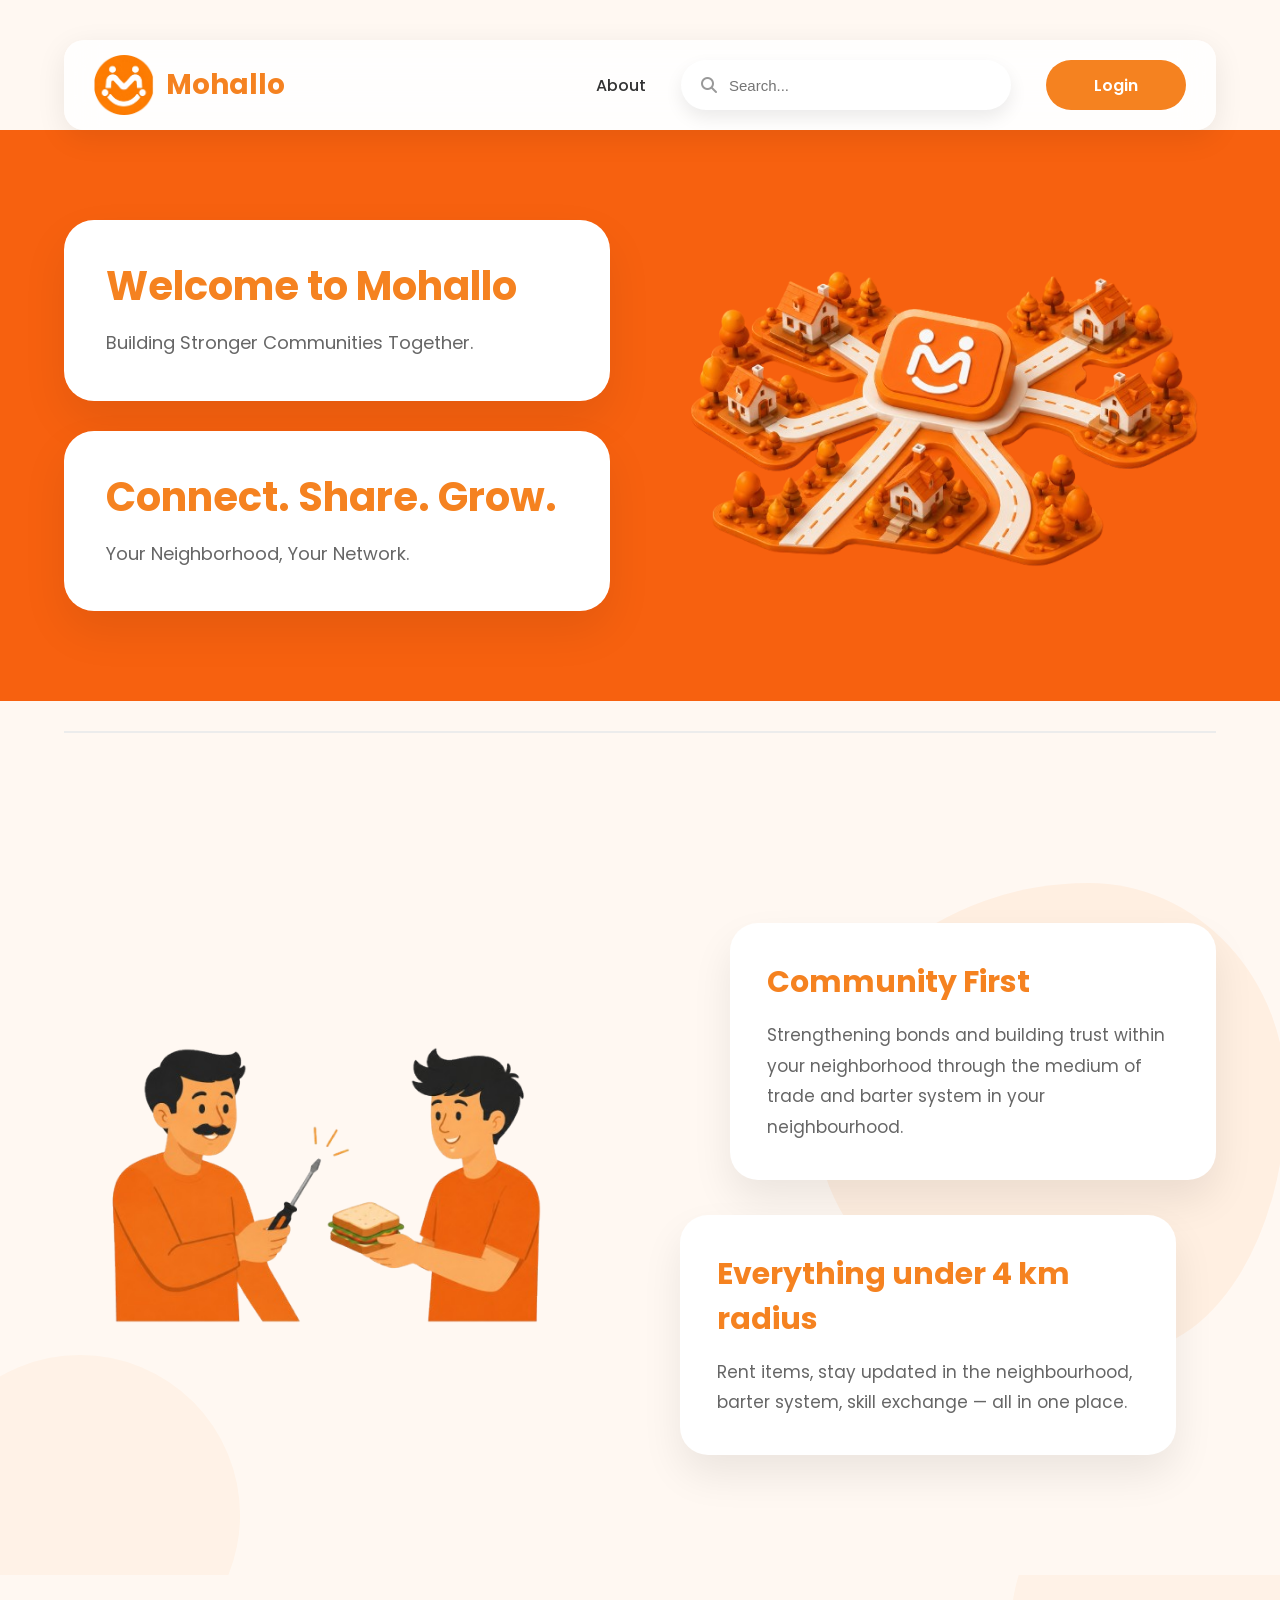
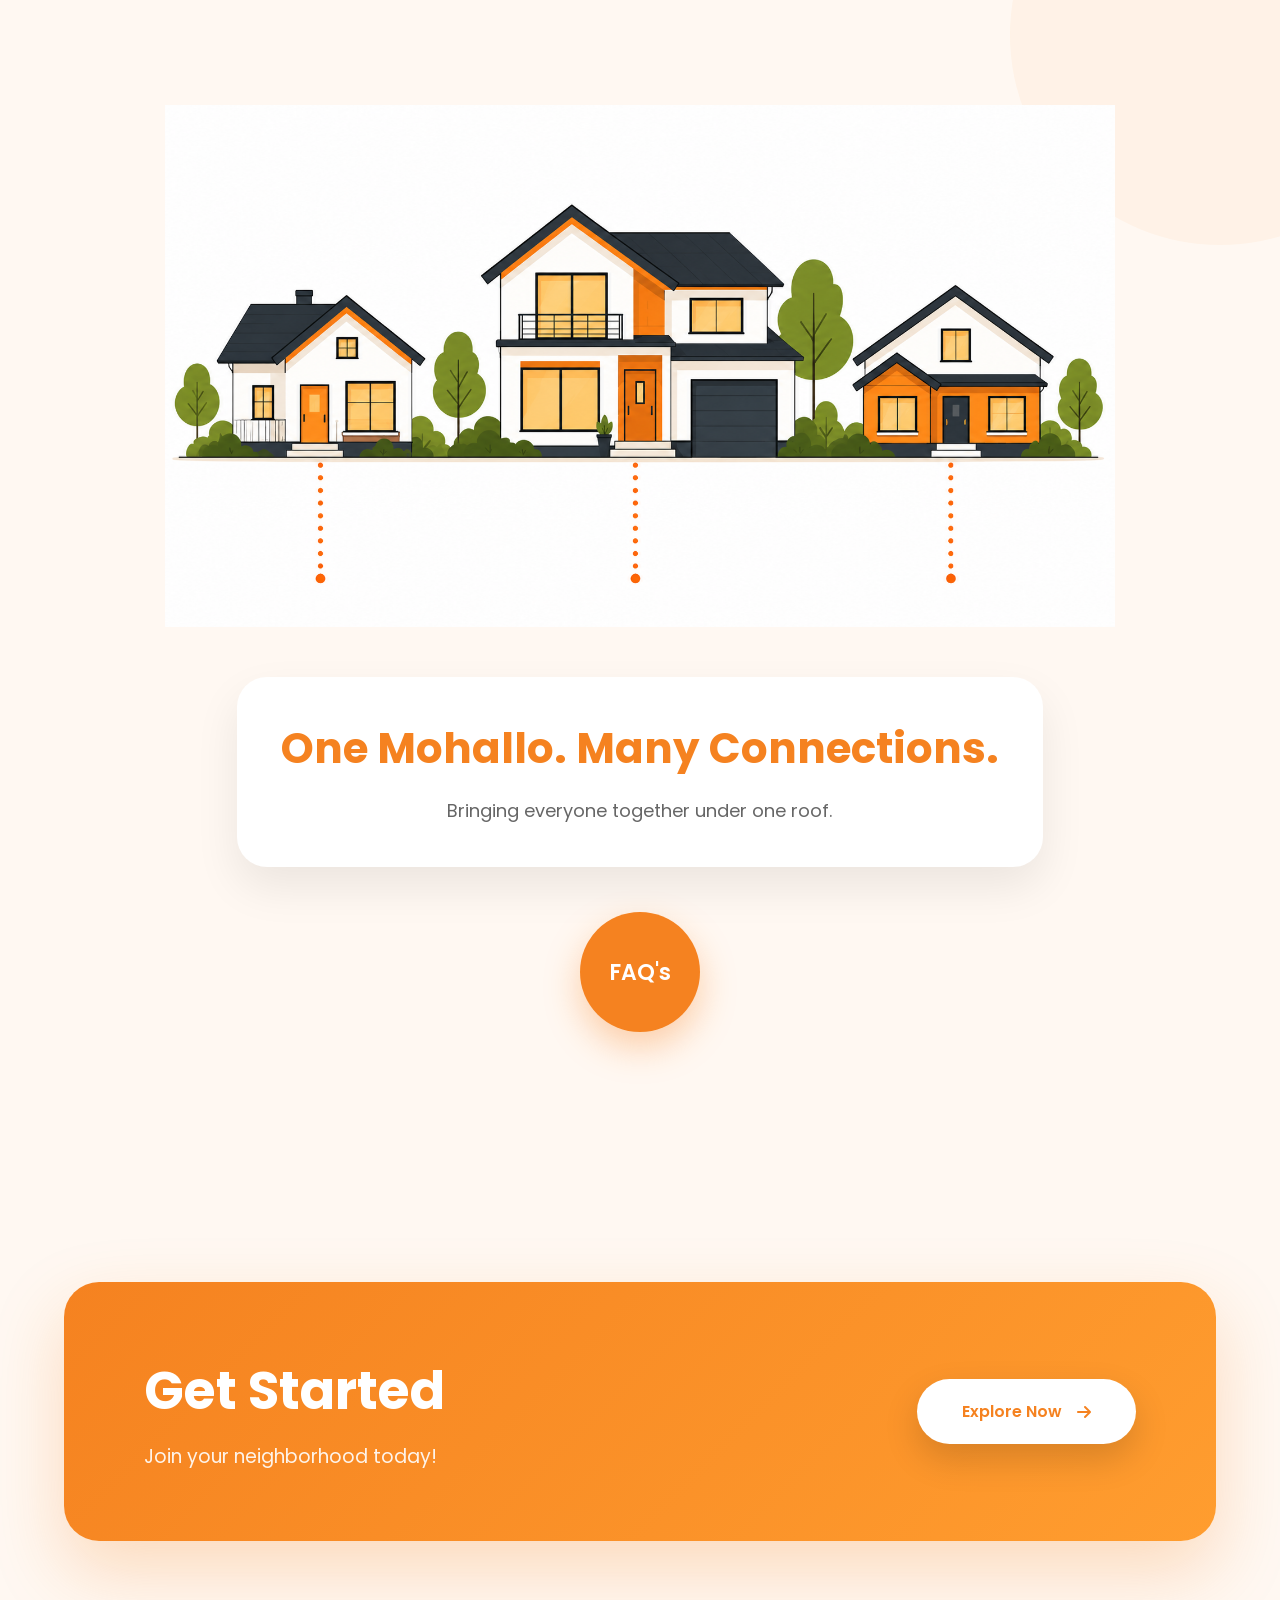
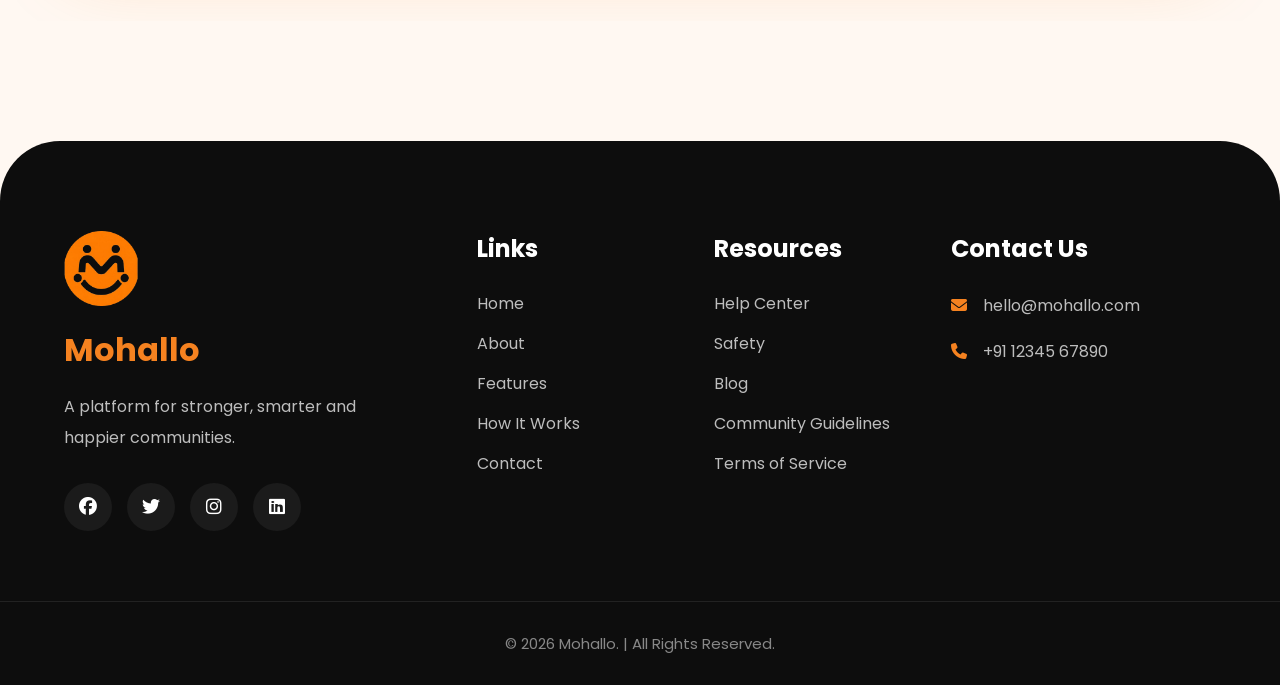
==== index.html @ fb282eef "Add files via upload" ====
<!DOCTYPE html>
<html lang="en">

<head>
  <meta charset="UTF-8">
  <meta name="viewport" content="width=device-width, initial-scale=1.0">
  <title>Mohallo | Building Stronger Communities</title>
  <!-- Google Font -->
  <link rel="preconnect" href="https://fonts.googleapis.com">
  <link rel="preconnect" href="https://fonts.gstatic.com" crossorigin>
  <link href="https://fonts.googleapis.com/css2?family=Poppins:wght@300;400;500;600;700;800&display=swap"
    rel="stylesheet">
  <!-- Font Awesome -->
  <link rel="stylesheet" href="https://cdnjs.cloudflare.com/ajax/libs/font-awesome/6.6.0/css/all.min.css" />
  <!-- CSS -->
  <link rel="stylesheet" href="css/style.css">
  <link rel="stylesheet" href="responsive.css">
</head>
<body>

  <!-- ========================= -->
  <!-- NAVBAR -->
  <!-- ========================= -->

  <header>
    <nav class="navbar">
      <div class="logo">
        <img src="images/Logo.png" alt="Mohallo Logo">
        <h2>Mohallo</h2>
      </div>
      <div class="navsec">
      <div class="nav-links">
        <a href="#">About</a>
      </div>
      <div class="search-box">
        <i class="fa-solid fa-magnifying-glass"></i>
        <input type="text" placeholder="Search...">
      </div>
      <button class="login-btn">
        Login
      </button>
      </div>
    </nav>
  </header>

  <!-- ========================= -->
  <!-- HERO SECTION -->
  <!-- ========================= -->

  <section class="hero">
    <div class="hero-container">
      <div class="hero-left">
        <div class="hero-card">
          <h1>
            Welcome to Mohallo
          </h1>
          <p>
            Building Stronger Communities Together.
          </p>
        </div>
        <div class="hero-card">
          <h1>
            Connect. Share. Grow.
          </h1>
          <p>
            Your Neighborhood,
            Your Network.
          </p>
        </div>
      </div>
      <div class="hero-right">
        <img src="images/hero-network.png" alt="Mohallo Community Network">
      </div>
    </div>
  </section>

  <!-- Divider -->

  <div class="section-divider"></div>

  <!-- ========================= -->
  <!-- COMMUNITY SECTION -->
  <!-- ========================= -->

  <section class="community">
    <div class="community-container">
      <div class="community-image">
        <img src="images/community-exchange.png" alt="Community Exchange">
      </div>
      <div class="community-content">
        <div class="info-card">
          <h2>
            Community First
          </h2>
          <p>
            Strengthening bonds and building trust within your neighborhood through the medium of trade and barter system in your neighbourhood.
          </p>
        </div>
        <div class="info-card">
          <h2>
            Everything under 4 km radius 
          </h2>
          <p>
            Rent items,
            stay updated in the neighbourhood,
            barter system,
            skill exchange —
            all in one place.
          </p>
        </div>
      </div>
    </div>
  </section>

  <!-- ========================= -->
  <!-- NETWORK SECTION -->
  <!-- ========================= -->

  <section class="network">
    <div class="network-container">
      <img src="images/network-houses.png" alt="Connected Houses">
      <div class="network-text">
        <h2>
          One Mohallo.
          Many Connections.
        </h2>
        <p>
          Bringing everyone together under one roof.
        </p>
      </div>
      <div class="faq-circle">
        FAQ's
      </div>
    </div>
  </section>

  <!-- ========================= -->
  <!-- CTA -->
  <!-- ========================= -->
  <section class="cta">
    <div class="cta-container">
      <div>
        <h1>
          Get Started
        </h1>
        <p>
          Join your neighborhood today!
        </p>
      </div>
      <a href="#" class="cta-btn">
        Explore Now
        <i class="fa-solid fa-arrow-right"></i>
      </a>
    </div>
  </section>

  <!-- ========================= -->
  <!-- FOOTER -->
  <!-- ========================= -->
  <footer>
    <div class="footer-container">
      <div class="footer-column">
        <img src="images/Logo.png" alt="Logo">
        <h2>
          Mohallo
        </h2>
        <p>
          A platform for stronger,
          smarter and happier
          communities.
        </p>
        <div class="socials">
          <i class="fab fa-facebook"></i>
          <i class="fab fa-twitter"></i>
          <i class="fab fa-instagram"></i>
          <i class="fab fa-linkedin"></i>
        </div>
      </div>

      <div class="footer-column">
        <h3>
          Links
        </h3>
        <a href="#">Home</a>
        <a href="#">About</a>
        <a href="#">Features</a>
        <a href="#">How It Works</a>
        <a href="#">Contact</a>
      </div>

      <div class="footer-column">
        <h3>
          Resources</h3>
        <a href="#">Help Center</a>
        <a href="#">Safety</a>
        <a href="#">Blog</a>
        <a href="#">Community Guidelines</a>
        <a href="#">Terms of Service</a>
      </div>
      <div class="footer-column">
        <h3>
          Contact Us
        </h3>
        <p>
          <i class="fa-solid fa-envelope"></i>
          hello@mohallo.com
        </p>
        <p>
          <i class="fa-solid fa-phone"></i>
          +91 12345 67890
        </p>
      </div>
    </div>
    <div class="copyright">
      © 2026 Mohallo.  | All Rights Reserved.
    </div>
  </footer>
  <script src="js/script.js"></script>
</body>
</html>
---- css/style.css ----
/* =========================================
   GOOGLE FONT
========================================= */

*{
    margin:0;
    padding:0;
    box-sizing:border-box;
}

html{
    scroll-behavior:smooth;
}

body{

    font-family:'Poppins',sans-serif;
    background:#FFF8F2;
    color:#222;
    overflow-x:hidden;

}

/* =========================================
      COLORS
========================================= */

:root{

    --primary:#F58220;
    --secondary:#ff9d2f;
    --light:#fff;
    --dark:#111;
    --gray:#666;
    --background:#FFF8F2;

}

/* =========================================
      CONTAINER
========================================= */

.hero-container,
.community-container,
.network-container,
.cta-container,
.footer-container,
.navbar{

    width:90%;
    max-width:1400px;
    margin:auto;

}

/* =========================================
      NAVBAR
========================================= */

header{

    position:sticky;
    top:0;
    z-index:999;

}

.navbar{
    height:90px;
    display:flex;
    align-items:center;
    justify-content:space-between;
    background:rgba(255,255,255,.85);
    backdrop-filter:blur(16px);
    border-radius:20px;
    margin-top:20px;
    padding:0 30px;
    box-shadow:
    0 8px 30px rgba(0,0,0,.08);
}

/* Logo */

.logo{
    display:flex;
    align-items:center;
    gap:12px;
}

.logo img{
    width:60px;
}

.logo h2{
    font-size:28px;
    color:var(--primary);
    font-weight:700;
}

/* Navigation */

.navsec{
    display:flex;
    align-items: center;
    gap:35px;
}

.nav-links{
    display:flex;
    gap:35px;
}

.nav-links a{
    text-decoration:none;
    color:#333;
    font-weight:500;
    transition:.3s;
}

.nav-links a:hover{
    color:var(--primary);
}

/* Search */

.search-box{
    width:330px;
    height:50px;
    background:white;
    border-radius:50px;
    display:flex;
    align-items:center;
    padding:0 20px;
    box-shadow:0 8px 18px rgba(0,0,0,.08);
}

.search-box i{
    color:#999;
}

.search-box input{
    width:100%;
    border:none;
    outline:none;
    background:none;
    margin-left:12px;
    font-size:15px;
}

/* Login */

.login-btn{
    width:140px;
    height:50px;
    border:none;
    border-radius:50px;
    background:var(--primary);
    color:white;
    cursor:pointer;
    font-size:16px;
    font-weight:600;
    transition:.35s;
}

.login-btn:hover{
    transform:translateY(-4px);
    background:#e96d00;
    box-shadow:
    0 15px 30px rgba(245,130,32,.35);
}

/* =========================================
         HERO
========================================= */

.hero{
    padding:90px 0;
    background-color: rgba(247, 97, 15);
}

.hero-container{
    display:flex;
    justify-content:space-between;
    align-items:center;
    gap:60px;
}

/* LEFT */

.hero-left{
    flex:1;
    display:flex;
    flex-direction:column;
    gap:30px;
}

/* Hero Cards */

.hero-card{
    background:white;
    padding:40px;
    border-radius:30px;
    box-shadow:
    0 20px 45px rgba(0,0,0,.08);
    transition:.4s;
    border:2px solid transparent;
}

.hero-card:hover{
    transform:translateY(-10px);
    border-color:var(--primary);
}

.hero-card h1{
    font-size:40px;
    color:var(--primary);
    margin-bottom:18px;
    line-height:1.2;
}

.hero-card p{
    color:#666;
    font-size:18px;
    line-height:1.7;
}

/* RIGHT */

.hero-right{
    flex:1;
    display:flex;
    justify-content:center;
    align-items:center;
}

.hero-right img{
    width:100%;
    max-width:700px;
    animation:float 5s ease-in-out infinite;
}

/* =========================================
      DIVIDER
========================================= */

.section-divider{
    width:90%;
    max-width:1400px;
    height:2px;
    background:#ececec;
    margin:30px auto 70px;
}

/* =========================================
      BUTTONS
========================================= */

button{
    font-family:'Poppins',sans-serif;
}

/* =========================================
      LINKS
========================================= */

a{
    text-decoration:none;
}

/* =========================================
      IMAGES
========================================= */

img{
    max-width:100%;
    display:block;
}

/* =========================================
      FLOAT ANIMATION
========================================= */

@keyframes float{

    0%{

        transform:translateY(0px);

    }

    50%{

        transform:translateY(-15px);

    }

    100%{

        transform:translateY(0px);

    }

}

/*=========================================
        COMMUNITY SECTION
=========================================*/

.community{
    padding:120px 0;
    position:relative;
}

.community-container{
    display:flex;
    align-items:center;
    justify-content:space-between;
    gap:80px;
}

/* Left Image */

.community-image{
    flex:1;
    display:flex;
    justify-content:center;
    align-items:center;
}

.community-image img{
    width:100%;
    max-width:550px;
    animation:float 6s ease-in-out infinite;
}

/* Right Side */

.community-content{
    flex:1;
    position:relative;
    display:flex;
    flex-direction:column;
    gap:35px;
    z-index:2;
}

/* Orange Blob */

.community-content::before{
    content:"";
    position:absolute;
    width:470px;
    height:470px;
    right:-70px;
    top:-40px;
    background:#F58220;
    border-radius:58% 42% 35% 65% /
                  50% 45% 55% 50%;
    opacity:.08;
    z-index:-1;
    animation:blob 10s ease-in-out infinite;
}

/* Information Cards */

.info-card{
    background:#fff;
    padding:35px;
    border-radius:28px;
    box-shadow:
    0 20px 40px rgba(0,0,0,.08);
    transition:.35s;
    border:2px solid transparent;
}

.info-card:hover{
    transform:translateY(-10px);
    border-color:#F58220;
    box-shadow:
    0 30px 60px rgba(245,130,32,.18);
}

.info-card h2{
    color:#F58220;
    font-size:30px;
    margin-bottom:15px;
}

.info-card p{
    color:#666;
    line-height:1.8;
    font-size:17px;
}

/* Floating */

.info-card:nth-child(1){
    margin-left:50px;
}

.info-card:nth-child(2){
    margin-right:40px;
}

/*=========================================
      NETWORK SECTION
=========================================*/

.network{
    padding:130px 0;
    position:relative;
}

.network-container{
    display:flex;
    flex-direction:column;
    align-items:center;
    justify-content:center;
    text-align:center;
}

.network-container img{
    width:100%;
    max-width:950px;
    margin-bottom:50px;
    animation:float 7s ease-in-out infinite;
}

.network-text{
    width:70%;
    background:#fff;
    padding:40px;
    border-radius:30px;
    box-shadow:
    0 20px 45px rgba(0,0,0,.08);
}

.network-text h2{
    font-size:42px;
    color:#F58220;
    margin-bottom:15px;
}

.network-text p{
    font-size:18px;
    color:#666;
    line-height:1.8;
}

/* FAQ Circle */

.faq-circle{
    width:120px;
    height:120px;
    border-radius:50%;
    background:#F58220;
    color:#fff;
    display:flex;
    align-items:center;
    justify-content:center;
    font-size:22px;
    font-weight:600;
    margin-top:45px;
    cursor:pointer;
    transition:.35s;
    box-shadow:
    0 15px 35px rgba(245,130,32,.35);
}

.faq-circle:hover{
    transform:scale(1.08);
}

/*=========================================
          BLOB ANIMATION
=========================================*/

@keyframes blob{

    0%{

        border-radius:58% 42% 35% 65% /
                      50% 45% 55% 50%;

    }

    33%{

        border-radius:40% 60% 55% 45% /
                      45% 60% 40% 55%;

    }

    66%{

        border-radius:60% 40% 45% 55% /
                      60% 40% 60% 40%;

    }

    100%{

        border-radius:58% 42% 35% 65% /
                      50% 45% 55% 50%;

    }

}

/*=========================================
            CTA SECTION
=========================================*/

.cta{
    padding:120px 0 80px;
}

.cta-container{
    background:linear-gradient(135deg,#F58220,#ff9d2f);
    border-radius:35px;
    padding:70px 80px;
    display:flex;
    justify-content:space-between;
    align-items:center;
    box-shadow:0 30px 70px rgba(245,130,32,.25);
}

.cta-container h1{
    color:#fff;
    font-size:52px;
    margin-bottom:12px;
}

.cta-container p{
    color:#fff;
    font-size:19px;
    opacity:.9;
}

.cta-btn{
    display:flex;
    align-items:center;
    gap:15px;
    background:#fff;
    color:#F58220;
    padding:20px 45px;
    border-radius:60px;
    font-weight:600;
    transition:.35s;
    box-shadow:0 15px 35px rgba(0,0,0,.15);
}

.cta-btn:hover{
    transform:translateY(-8px);
    box-shadow:0 25px 45px rgba(0,0,0,.18);
}

.cta-btn i{
    transition:.35s;
}

.cta-btn:hover i{
    transform:translateX(6px);
}

/*=========================================
              FOOTER
=========================================*/

footer{
    margin-top:120px;
    background:#0d0d0d;
    color:#fff;
    border-radius:60px 60px 0 0;
    padding-top:90px;
    margin-bottom: 0;
}

.footer-container{
    display:grid;
    grid-template-columns:
    2fr
    1fr
    1fr
    1.5fr;
    gap:60px;
    padding-bottom:70px;

}

.footer-column img{
    width:75px;
    margin-bottom:20px;
}

.footer-column h2{
    color:#F58220;
    margin-bottom:18px;
    font-size:32px;
}

.footer-column h3{
    margin-bottom:25px;
    font-size:24px;
}

.footer-column p{
    color:#bdbdbd;
    line-height:1.9;
    margin-bottom:15px;
}

.footer-column a{
    display:block;
    color:#bdbdbd;
    margin-bottom:15px;
    transition:.3s;
}

.footer-column a:hover{
    color:#F58220;
    padding-left:8px;
}

/*=========================================
        SOCIAL ICONS
=========================================*/

.socials{
    display:flex;
    gap:15px;
    margin-top:30px;
}

.socials i{
    width:48px;
    height:48px;
    border-radius:50%;
    background:#1b1b1b;
    display:flex;
    justify-content:center;
    align-items:center;
    cursor:pointer;
    transition:.35s;
    font-size:18px;
}

.socials i:hover{
    background:#F58220;
    transform:translateY(-6px);
}

/*=========================================
      CONTACT ICONS
=========================================*/

.footer-column p i{
    color:#F58220;
    margin-right:12px;
}

/*=========================================
         COPYRIGHT
=========================================*/

.copyright{
    border-top:1px solid #222;
    padding:30px;
    text-align:center;
    color:#888;
    font-size:15px;
}

/*=========================================
        SECTION SPACING
=========================================*/

section{
    position:relative;
}

.hero,
.community,
.network,
.cta{
    overflow:hidden;
}

/*=========================================
        DECORATIVE CIRCLES
=========================================*/

.hero::before{
    content:"";
    position:absolute;
    width:550px;
    height:550px;
    background:rgba(245,130,32,.06);
    border-radius:50%;
    top:-220px;
    right:-180px;
    z-index:-1;
}

.community::after{
    content:"";
    position:absolute;
    width:320px;
    height:320px;
    background:rgba(245,130,32,.05);
    border-radius:50%;
    bottom:-100px;
    left:-80px;
    z-index:-1;
}

.network::before{
    content:"";
    position:absolute;
    width:420px;
    height:420px;
    background:rgba(245,130,32,.05);
    border-radius:50%;
    top:-150px;
    right:-150px;
    z-index:-1;
}

/* back to top  */

/* Back To Top */

.top-button{
    position:fixed;
    right:30px;
    bottom:30px;
    width:55px;
    height:55px;
    border-radius:50%;
    background:#F58220;
    color:#fff;
    display:flex;
    align-items:center;
    justify-content:center;
    cursor:pointer;
    font-size:24px;
    box-shadow:0 12px 30px rgba(0,0,0,.25);
    opacity:0;
    pointer-events:none;
    transition:.3s;
    z-index:9999;
}

.top-button.visible{
    opacity:1;
    pointer-events:auto;
}
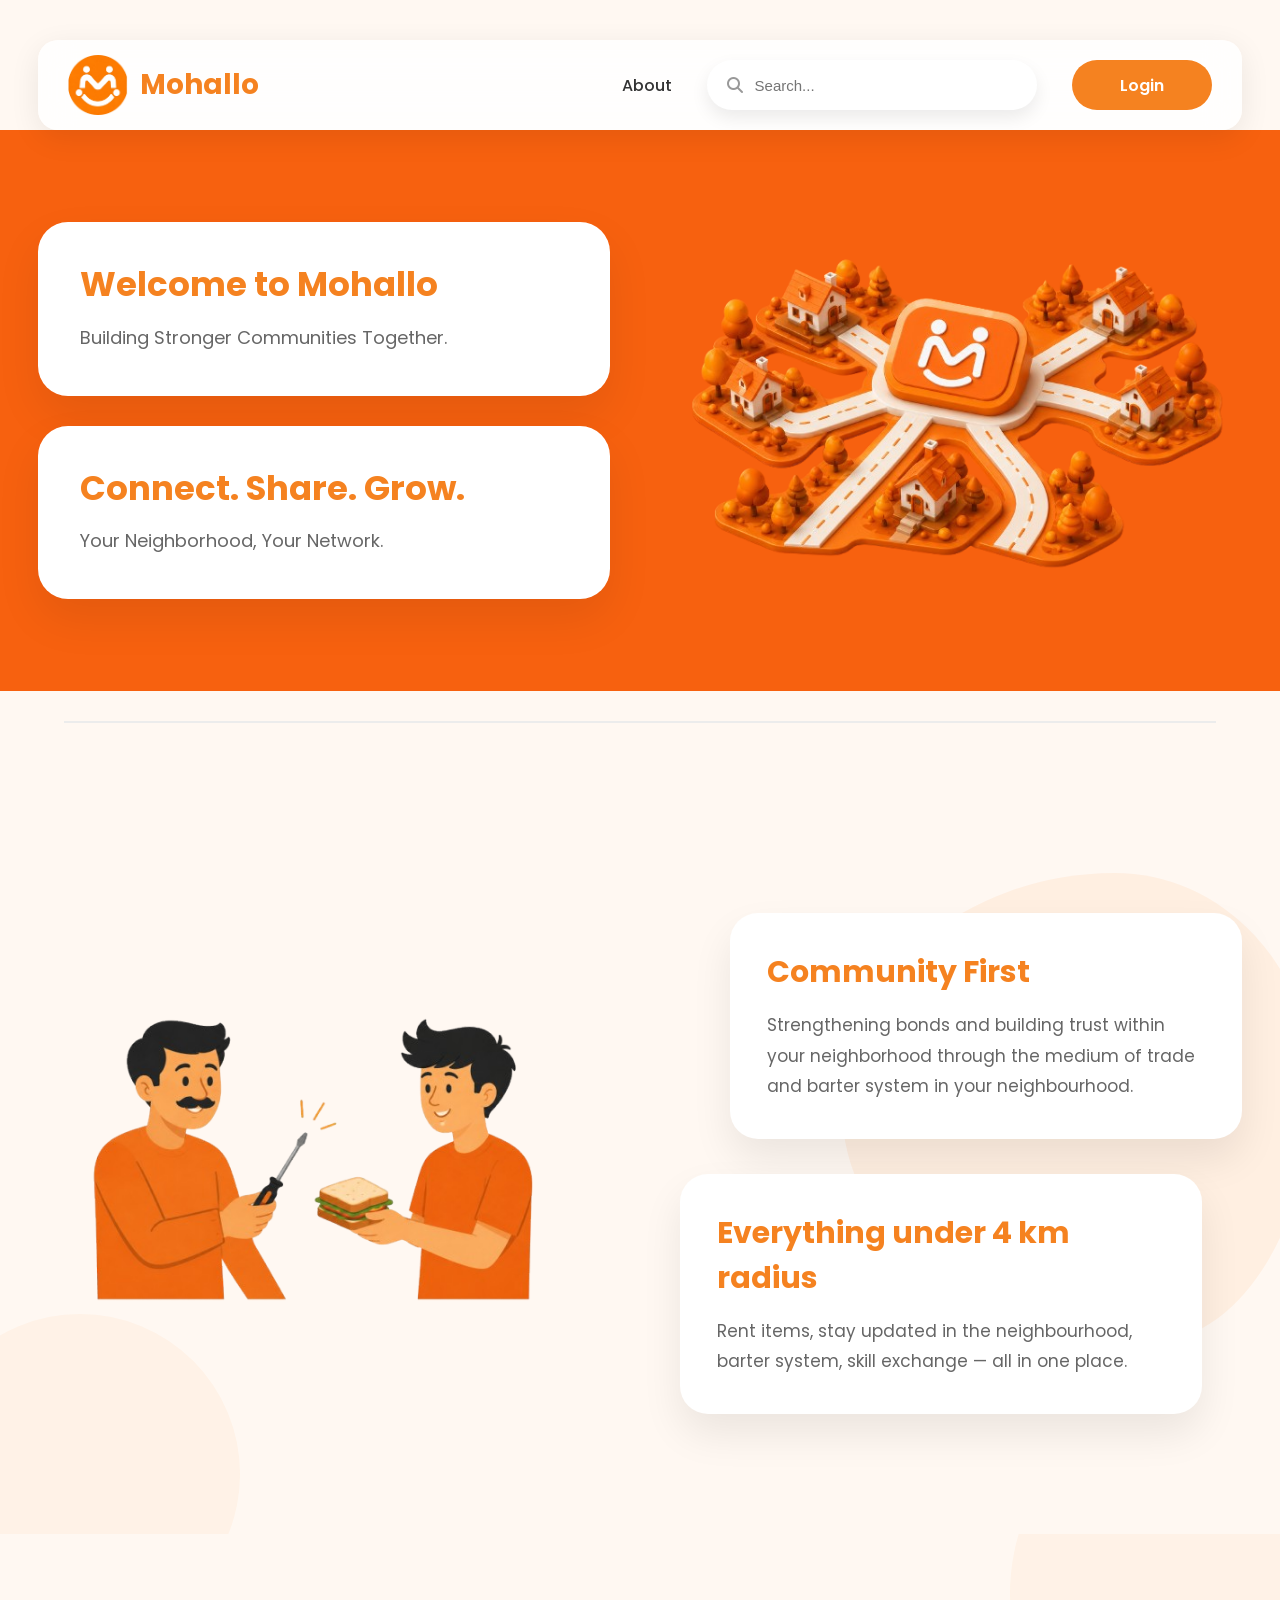
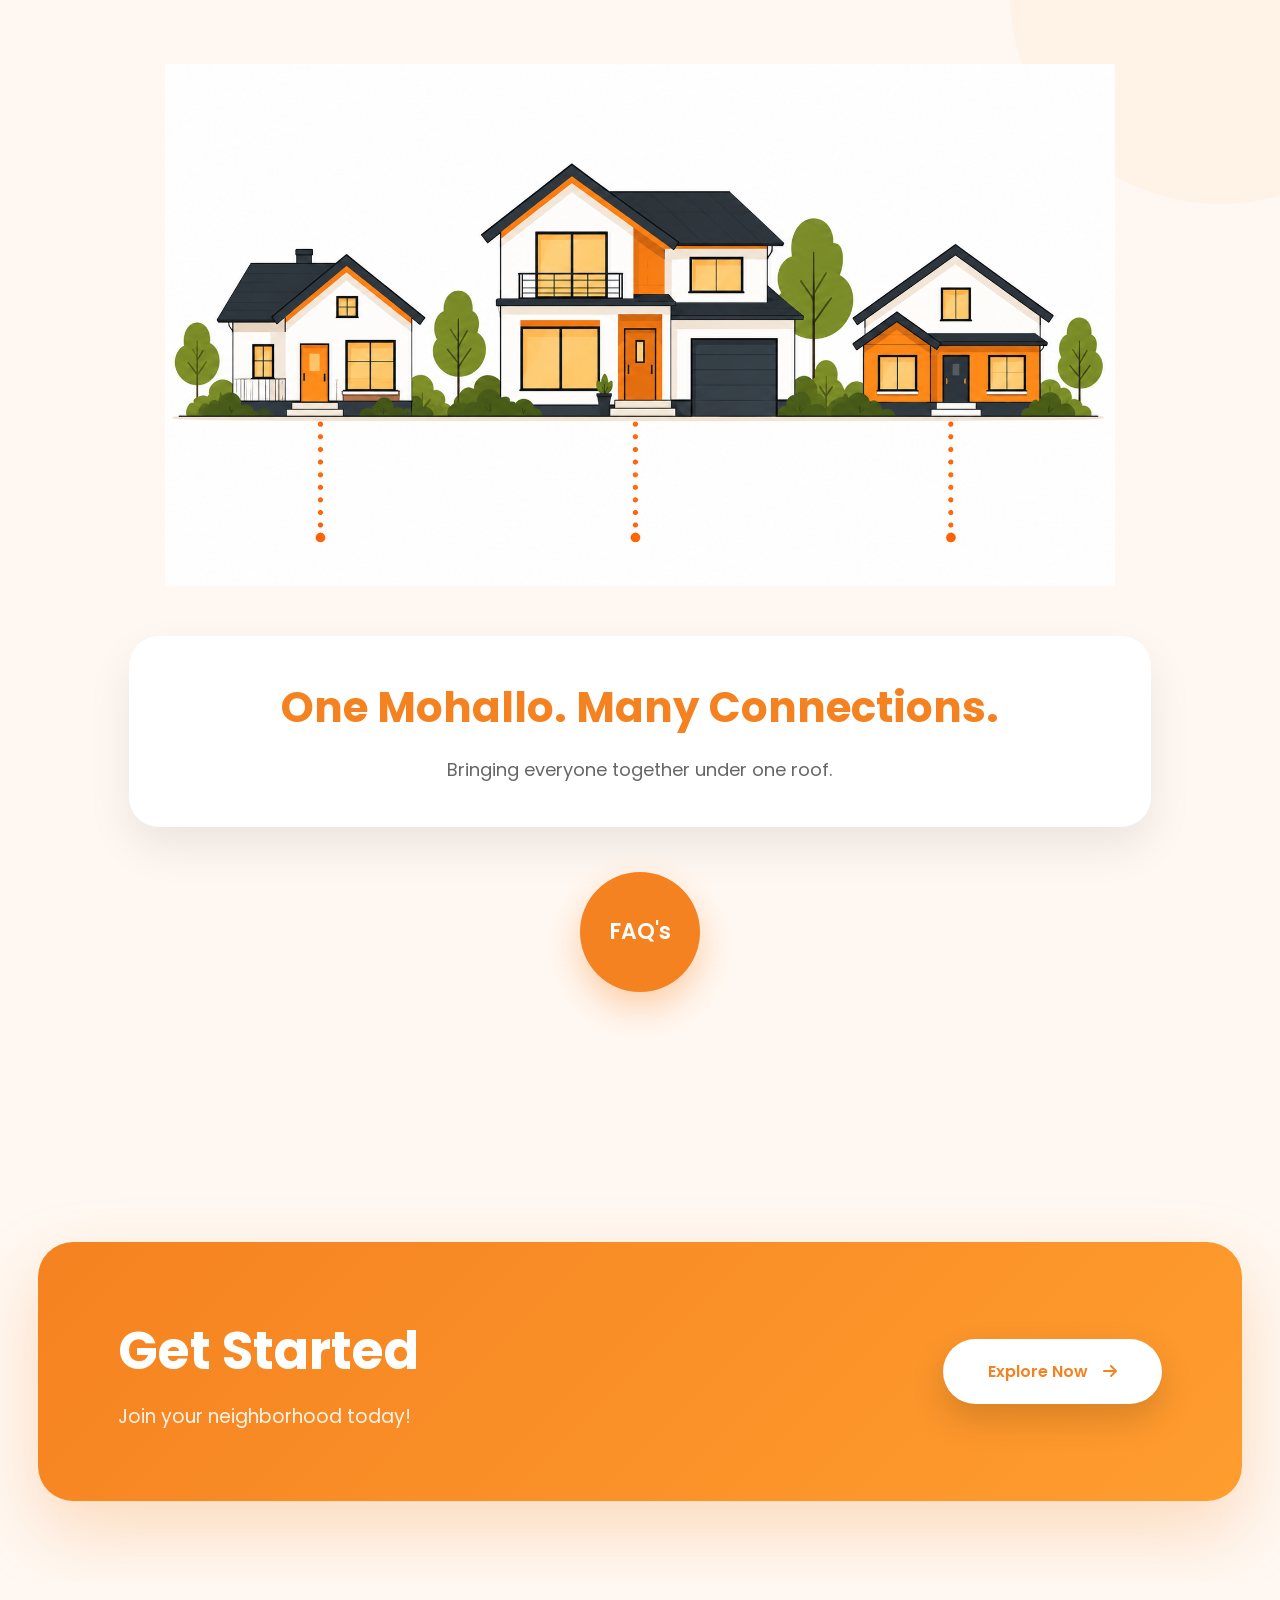
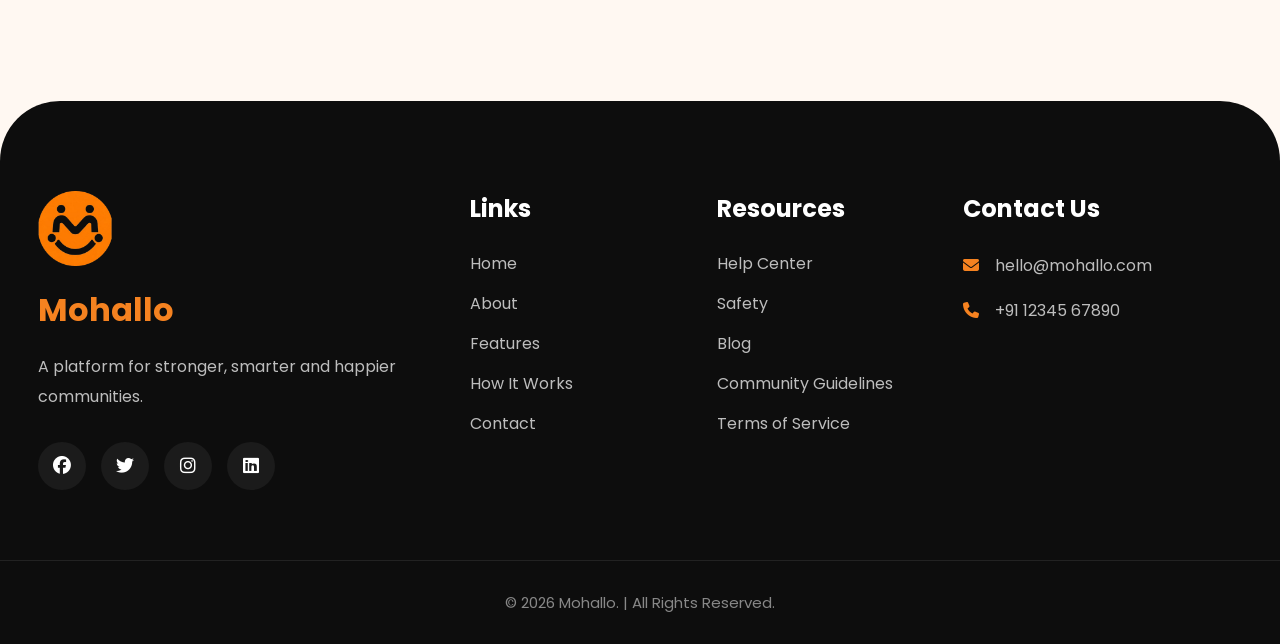
==== commit a2d8c1fd: "Update index.html" ====
--- a/index.html
+++ b/index.html
@@ -14,7 +14,7 @@
   <link rel="stylesheet" href="https://cdnjs.cloudflare.com/ajax/libs/font-awesome/6.6.0/css/all.min.css" />
   <!-- CSS -->
   <link rel="stylesheet" href="css/style.css">
-  <link rel="stylesheet" href="responsive.css">
+  <link rel="stylesheet" href="css/responsive.css">
 </head>
 <body>
 
@@ -217,4 +217,4 @@
   </footer>
   <script src="js/script.js"></script>
 </body>
-</html>+</html>
--- a/css/responsive.css
+++ b/css/responsive.css
@@ -0,0 +1,411 @@
+/*=========================================
+      LARGE LAPTOPS (1400px)
+=========================================*/
+
+@media (max-width:1400px){
+
+.hero-container,
+.community-container,
+.network-container,
+.cta-container,
+.footer-container,
+.navbar{
+
+    width:94%;
+
+}
+
+.hero-card h1{
+
+    font-size:34px;
+
+}
+
+.network-text{
+
+    width:85%;
+
+}
+
+}
+
+
+/*=========================================
+      LAPTOPS (1200px)
+=========================================*/
+
+@media (max-width:1200px){
+
+.search-box{
+
+    width:250px;
+
+}
+
+.hero-container,
+.community-container{
+
+    gap:40px;
+
+}
+
+.hero-card{
+
+    padding:30px;
+
+}
+
+.cta-container{
+
+    padding:60px;
+
+}
+
+.footer-container{
+
+    grid-template-columns:repeat(2,1fr);
+
+}
+
+}
+
+
+/*=========================================
+      TABLETS (992px)
+=========================================*/
+
+@media (max-width:992px){
+
+.navbar{
+
+    flex-wrap:wrap;
+    height:auto;
+    padding:20px;
+    gap:20px;
+
+}
+
+.search-box{
+
+    width:100%;
+
+}
+
+.hero-container{
+
+    flex-direction:column-reverse;
+    text-align:center;
+
+}
+
+.community-container{
+
+    flex-direction:column;
+
+}
+
+.hero-left,
+.community-content{
+
+    width:100%;
+
+}
+
+.hero-right img{
+
+    max-width:550px;
+
+}
+
+.community-image img{
+
+    max-width:450px;
+
+}
+
+.info-card:nth-child(1),
+.info-card:nth-child(2){
+
+    margin:0;
+
+}
+
+.network-text{
+
+    width:95%;
+
+}
+
+.cta-container{
+
+    flex-direction:column;
+    text-align:center;
+    gap:35px;
+
+}
+
+.footer-container{
+
+    grid-template-columns:1fr 1fr;
+
+}
+
+}
+
+
+/*=========================================
+      MOBILE (768px)
+=========================================*/
+
+@media (max-width:768px){
+
+.logo h2{
+
+    font-size:22px;
+
+}
+
+.logo img{
+
+    width:50px;
+
+}
+
+.nav-links{
+
+    display:none;
+
+}
+
+.login-btn{
+
+    width:120px;
+    height:45px;
+
+}
+
+.hero{
+
+    padding:60px 0;
+
+}
+
+.hero-card{
+
+    padding:25px;
+
+}
+
+.hero-card h1{
+
+    font-size:30px;
+
+}
+
+.hero-card p{
+
+    font-size:16px;
+
+}
+
+.community{
+
+    padding:80px 0;
+
+}
+
+.info-card{
+
+    padding:28px;
+
+}
+
+.info-card h2{
+
+    font-size:24px;
+
+}
+
+.network{
+
+    padding:80px 0;
+
+}
+
+.network-text{
+
+    padding:30px;
+
+}
+
+.network-text h2{
+
+    font-size:32px;
+
+}
+
+.network-text p{
+
+    font-size:16px;
+
+}
+
+.faq-circle{
+
+    width:90px;
+    height:90px;
+    font-size:18px;
+
+}
+
+.cta{
+
+    padding:80px 0;
+
+}
+
+.cta-container{
+
+    padding:45px 30px;
+
+}
+
+.cta-container h1{
+
+    font-size:38px;
+
+}
+
+.cta-btn{
+
+    padding:18px 35px;
+
+}
+
+footer{
+
+    border-radius:35px 35px 0 0;
+
+}
+
+.footer-container{
+
+    grid-template-columns:1fr;
+    text-align:center;
+
+}
+
+.socials{
+
+    justify-content:center;
+
+}
+
+}
+
+
+/*=========================================
+      SMALL PHONES (480px)
+=========================================*/
+
+@media (max-width:480px){
+
+.navbar{
+
+    border-radius:15px;
+
+}
+
+.logo{
+
+    width:100%;
+    justify-content:center;
+
+}
+
+.search-box{
+
+    height:45px;
+
+}
+
+.login-btn{
+
+    width:100%;
+
+}
+
+.hero-card h1{
+
+    font-size:26px;
+
+}
+
+.hero-card{
+
+    border-radius:20px;
+
+}
+
+.hero-right img{
+
+    max-width:100%;
+
+}
+
+.community-image img{
+
+    max-width:100%;
+
+}
+
+.info-card{
+
+    border-radius:20px;
+
+}
+
+.network-text{
+
+    border-radius:20px;
+
+}
+
+.cta-container{
+
+    border-radius:20px;
+
+}
+
+.cta-container h1{
+
+    font-size:30px;
+
+}
+
+.cta-btn{
+
+    width:100%;
+    justify-content:center;
+
+}
+
+.footer-column h2{
+
+    font-size:28px;
+
+}
+
+.footer-column h3{
+
+    font-size:20px;
+
+}
+
+.footer-column{
+
+    padding-bottom:20px;
+
+}
+
+}
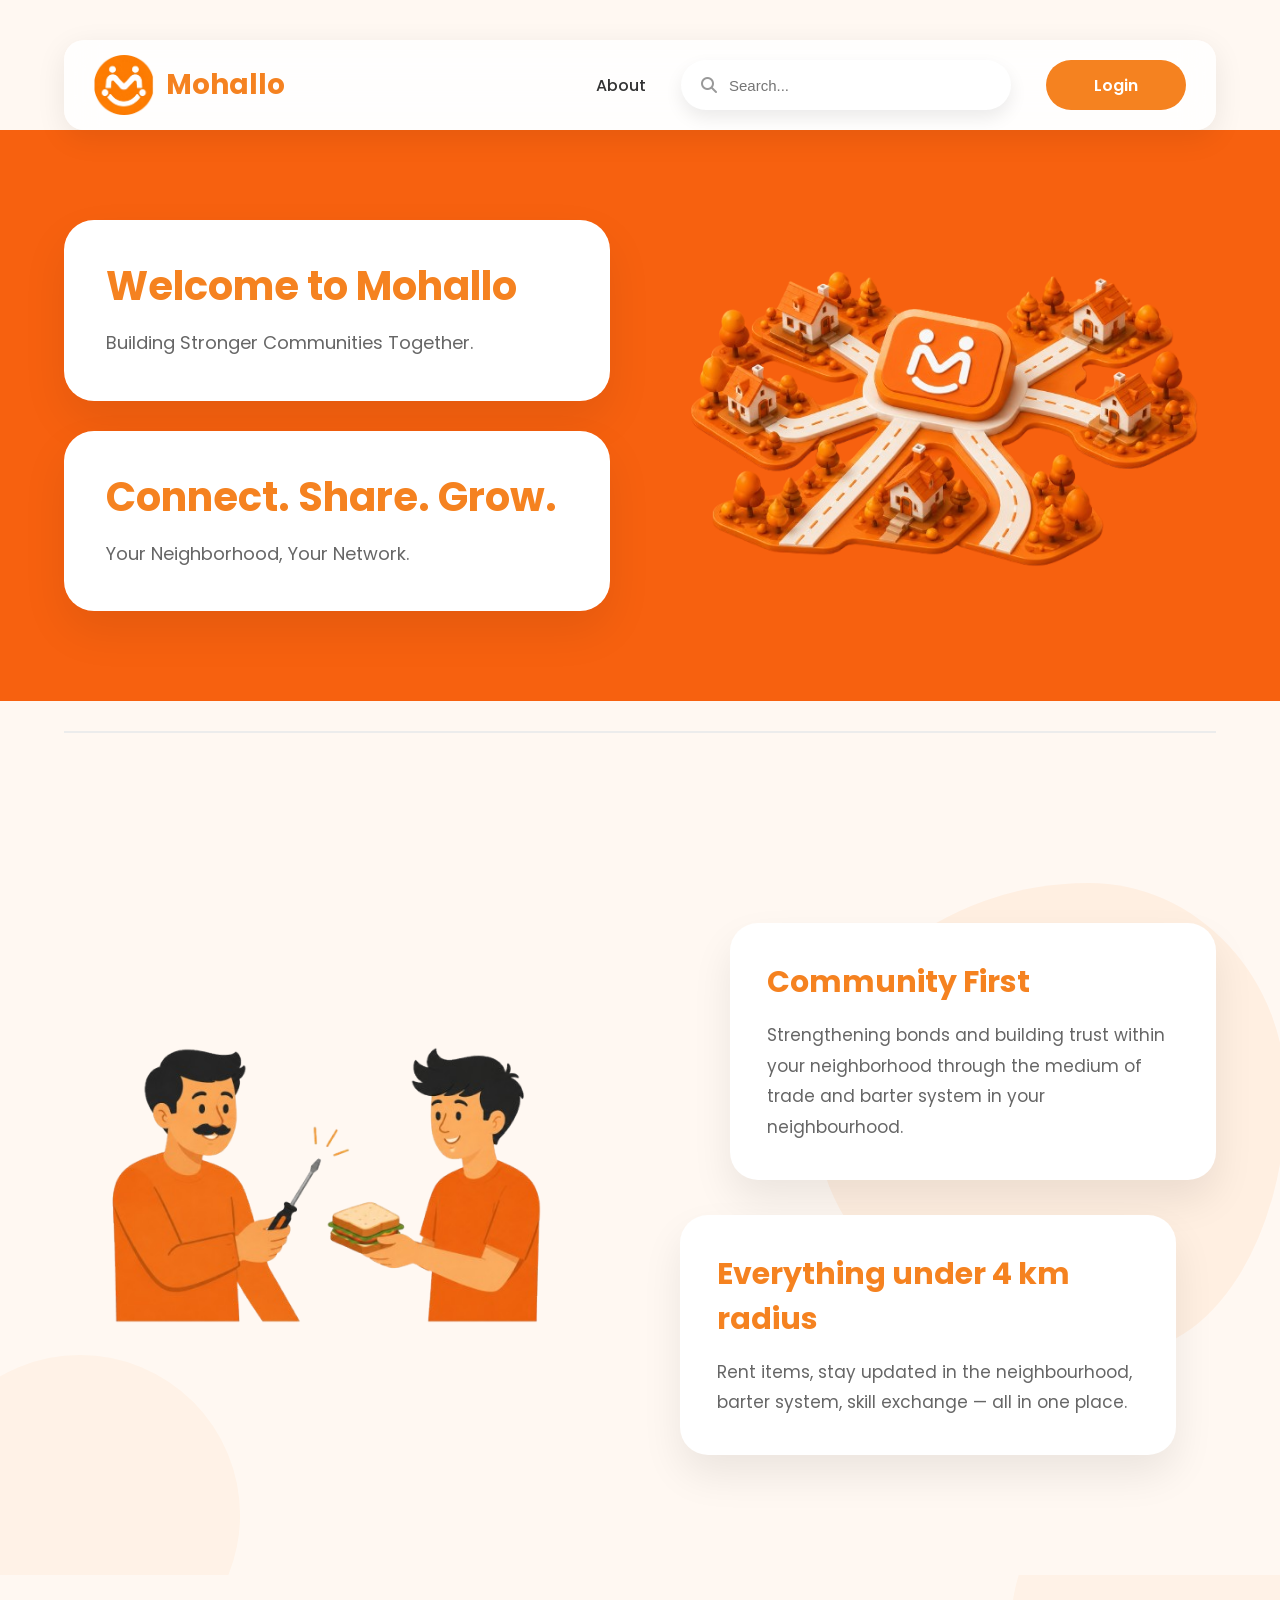
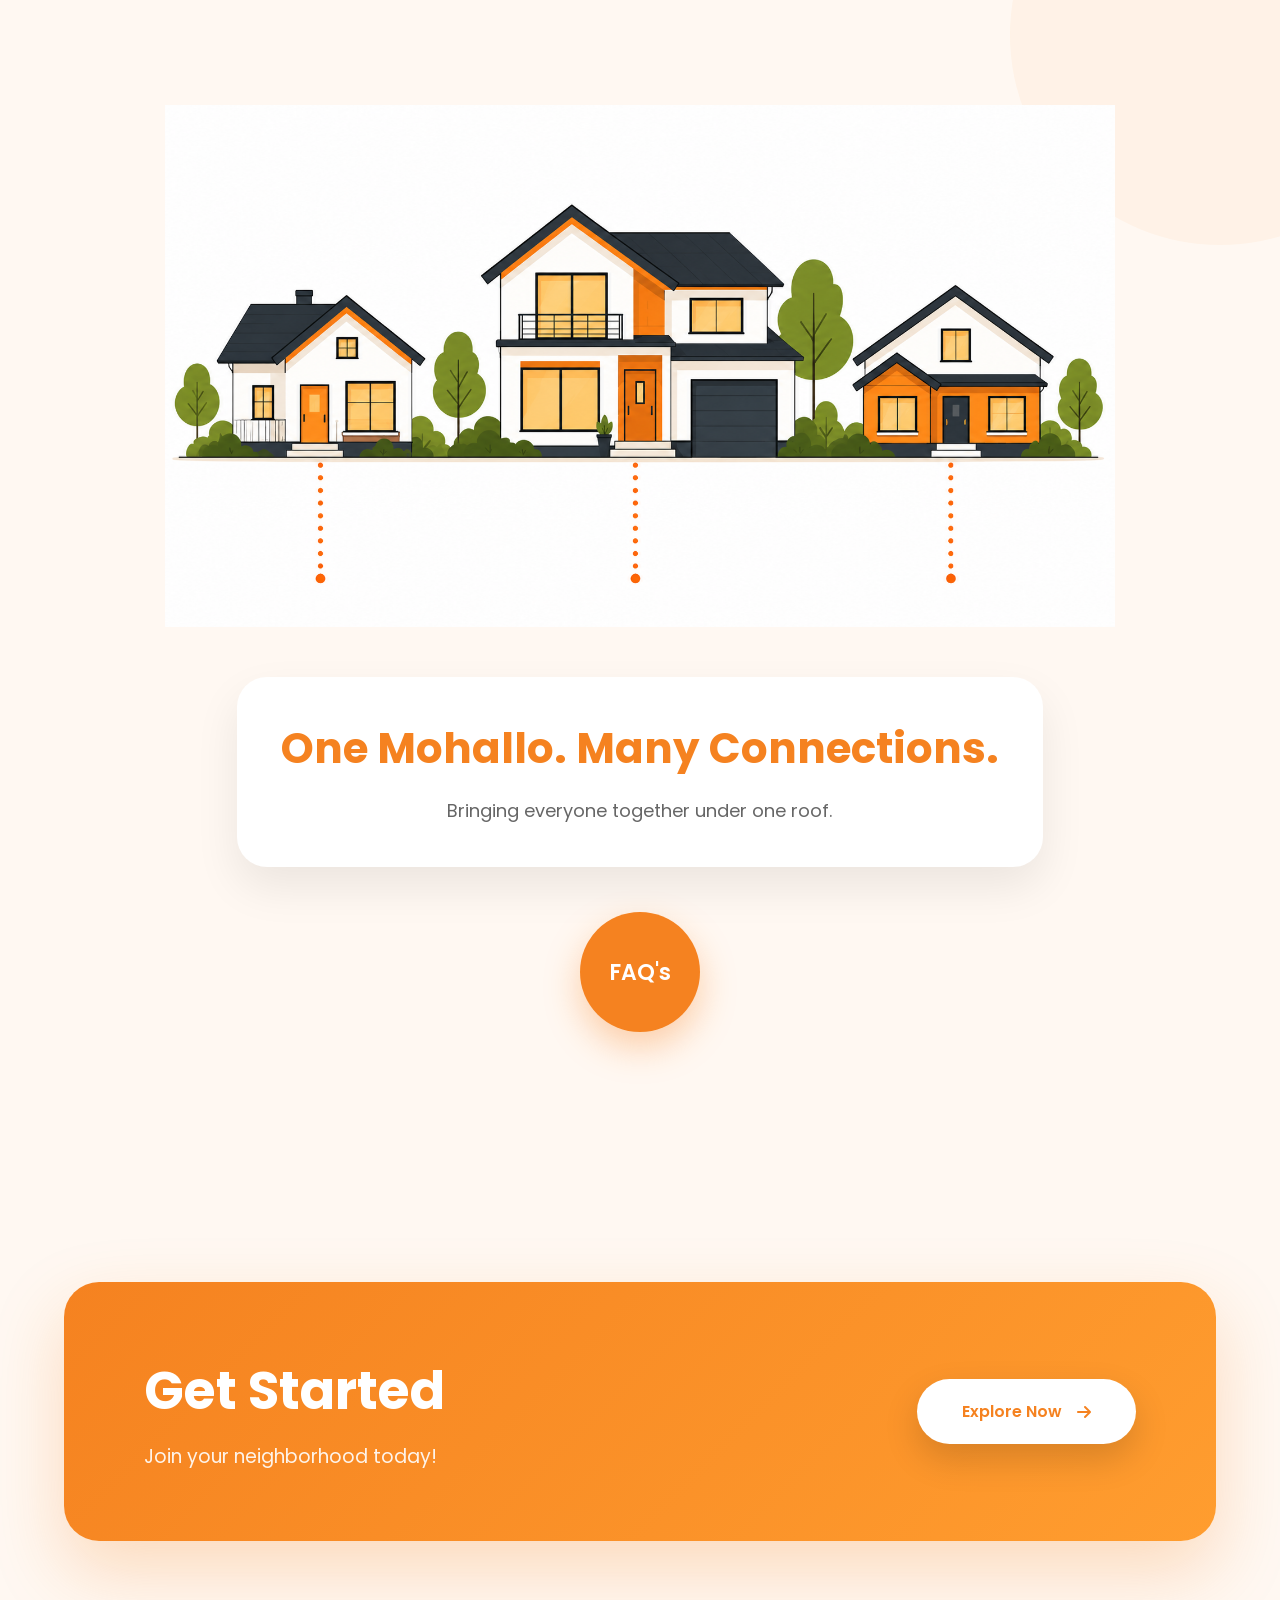
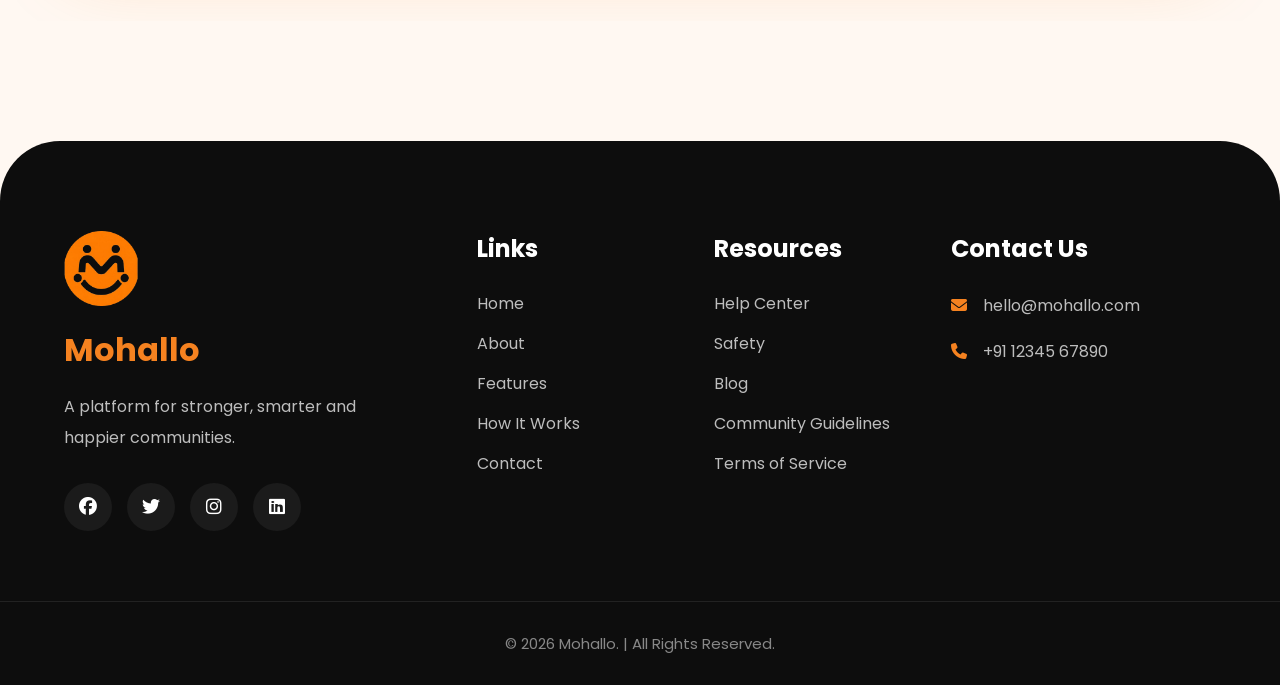
==== commit 94fa3a9a: "Update index.html" ====
--- a/index.html
+++ b/index.html
@@ -13,8 +13,8 @@
   <!-- Font Awesome -->
   <link rel="stylesheet" href="https://cdnjs.cloudflare.com/ajax/libs/font-awesome/6.6.0/css/all.min.css" />
   <!-- CSS -->
+  <link rel="stylesheet" href="css/responsive.css">
   <link rel="stylesheet" href="css/style.css">
-  <link rel="stylesheet" href="css/responsive.css">
 </head>
 <body>
 
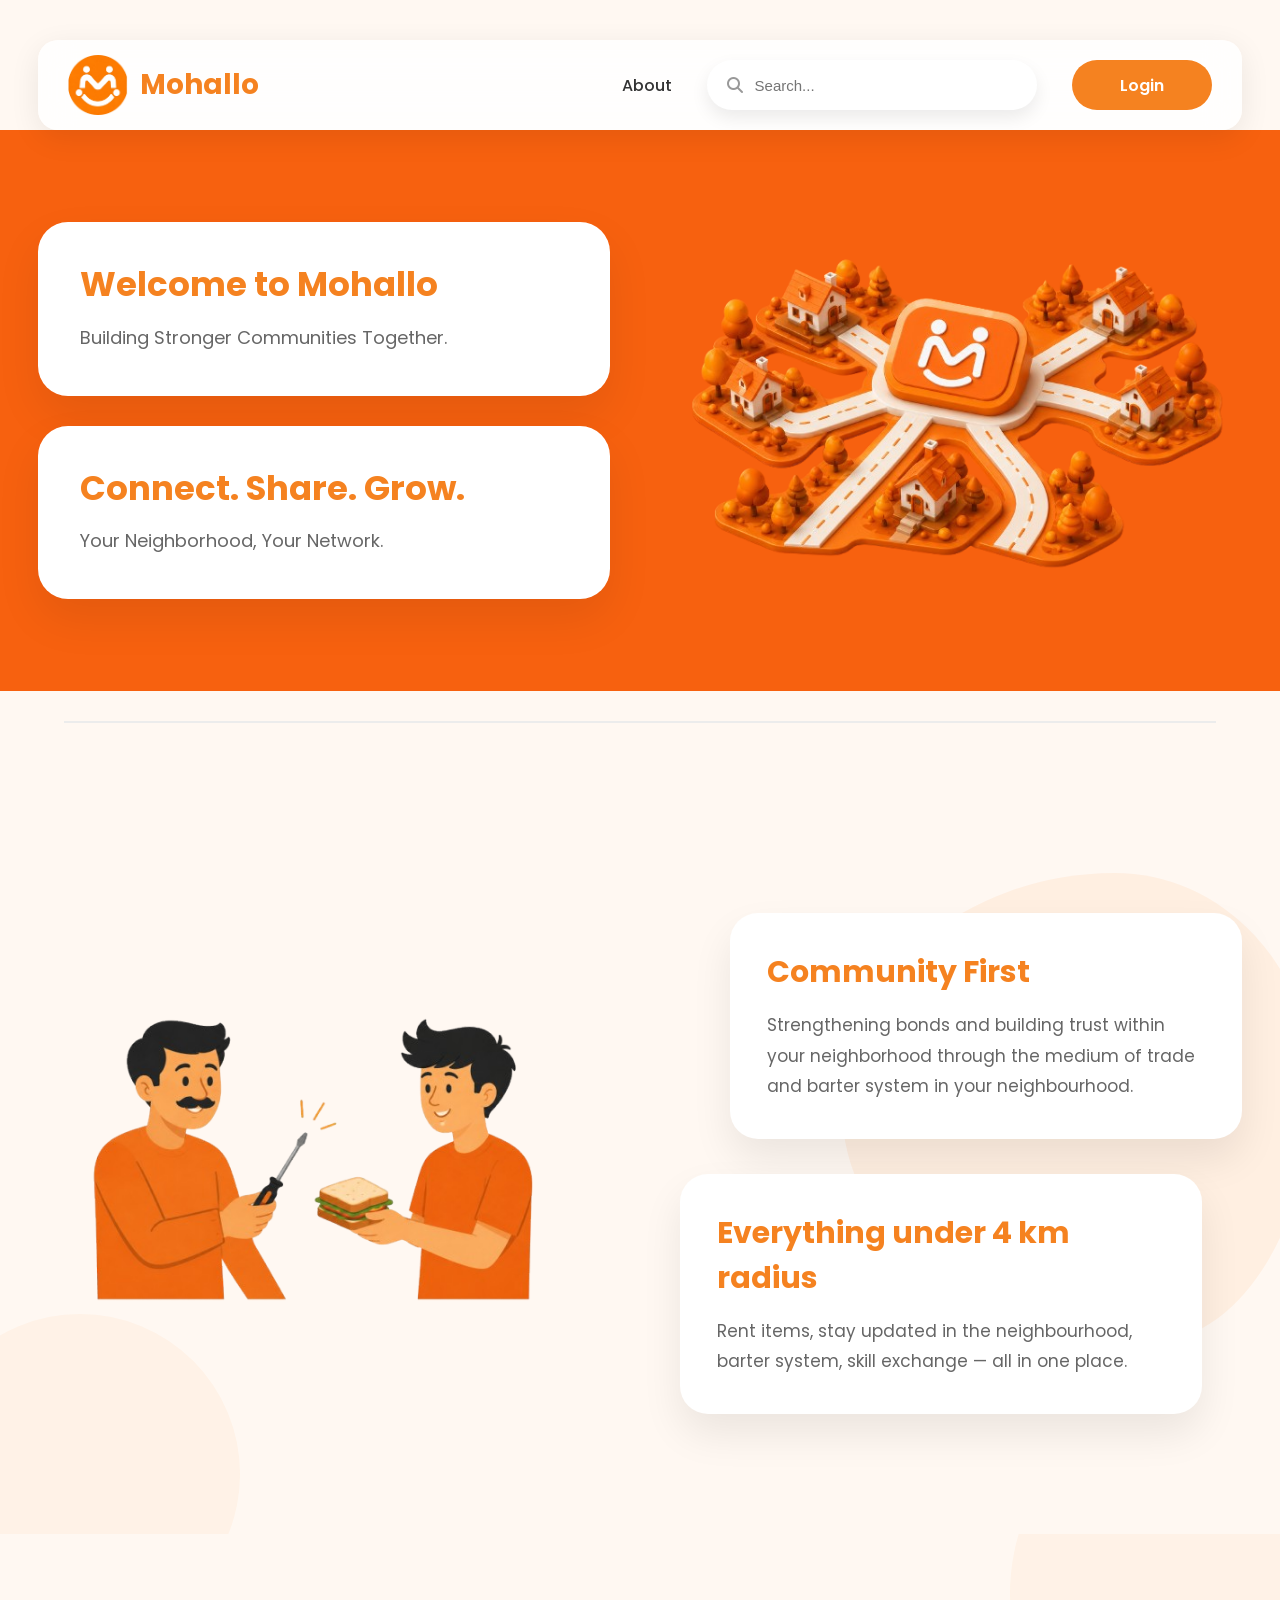
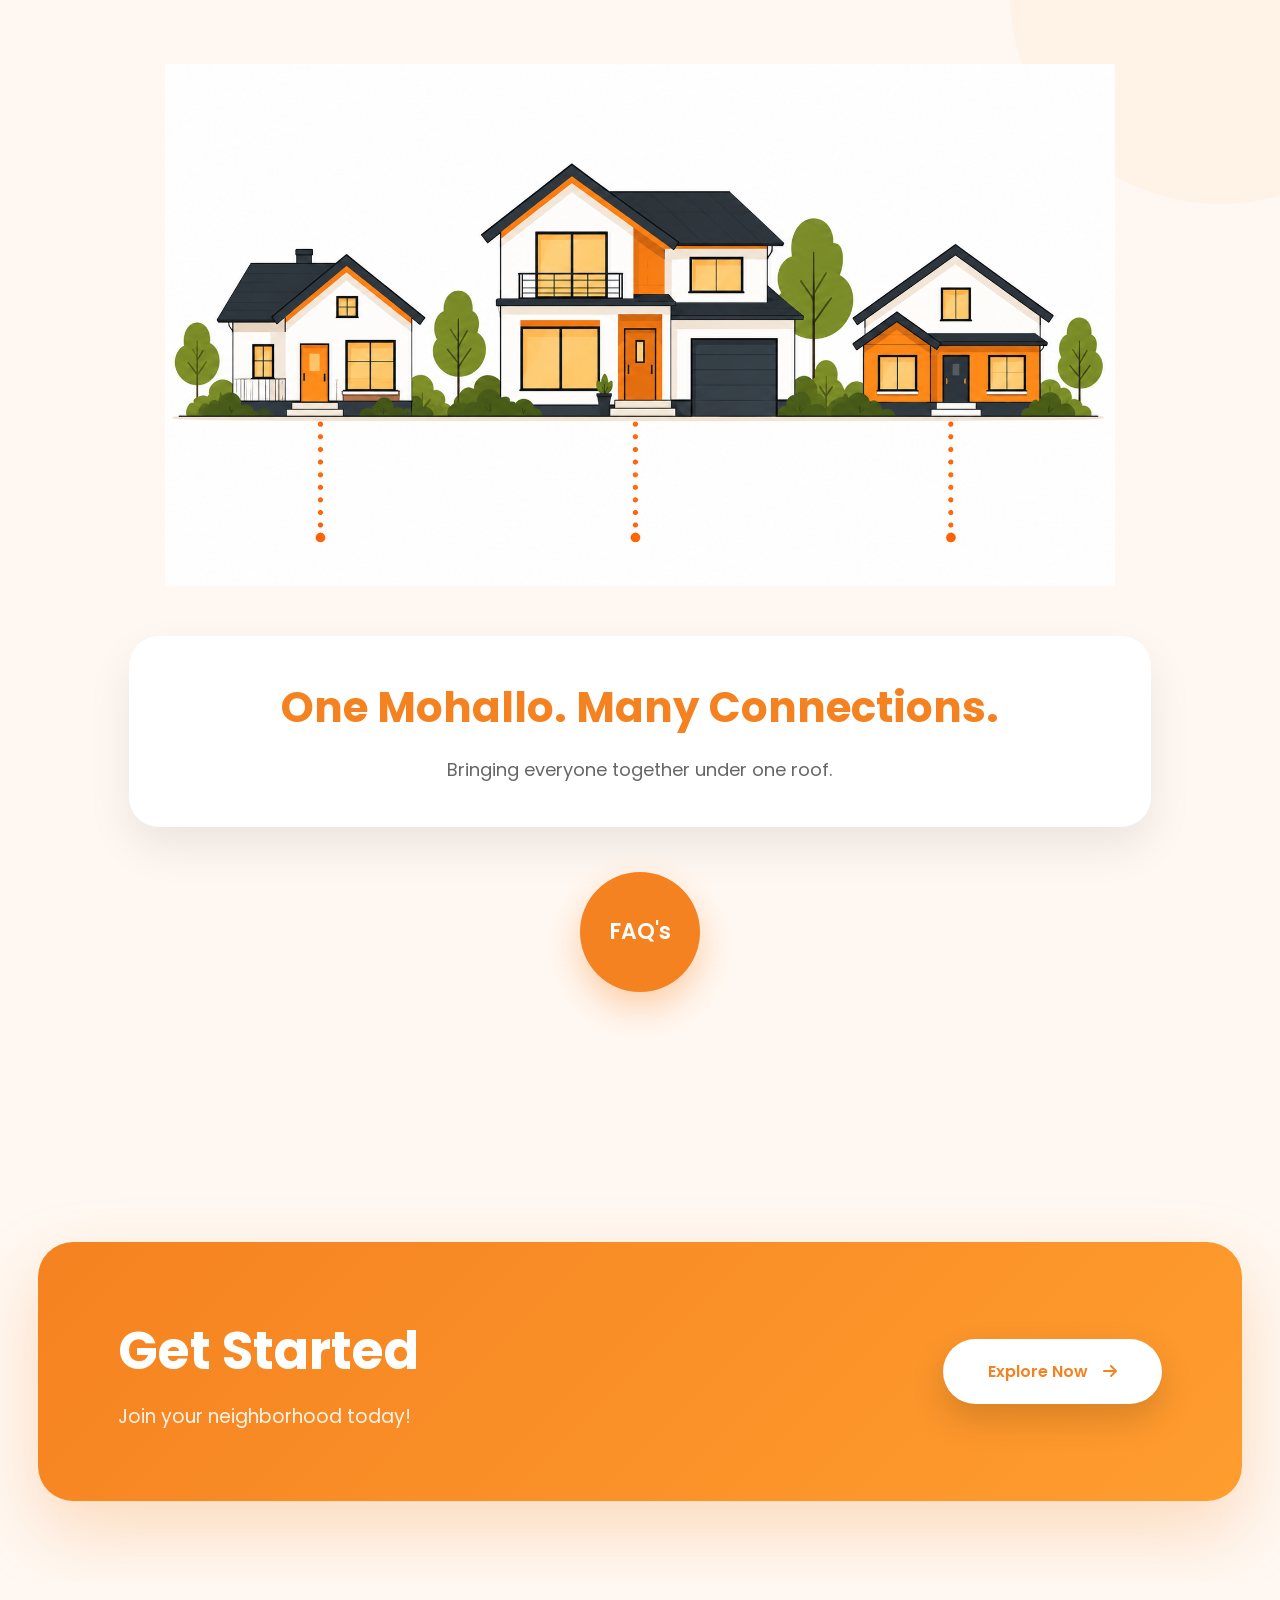
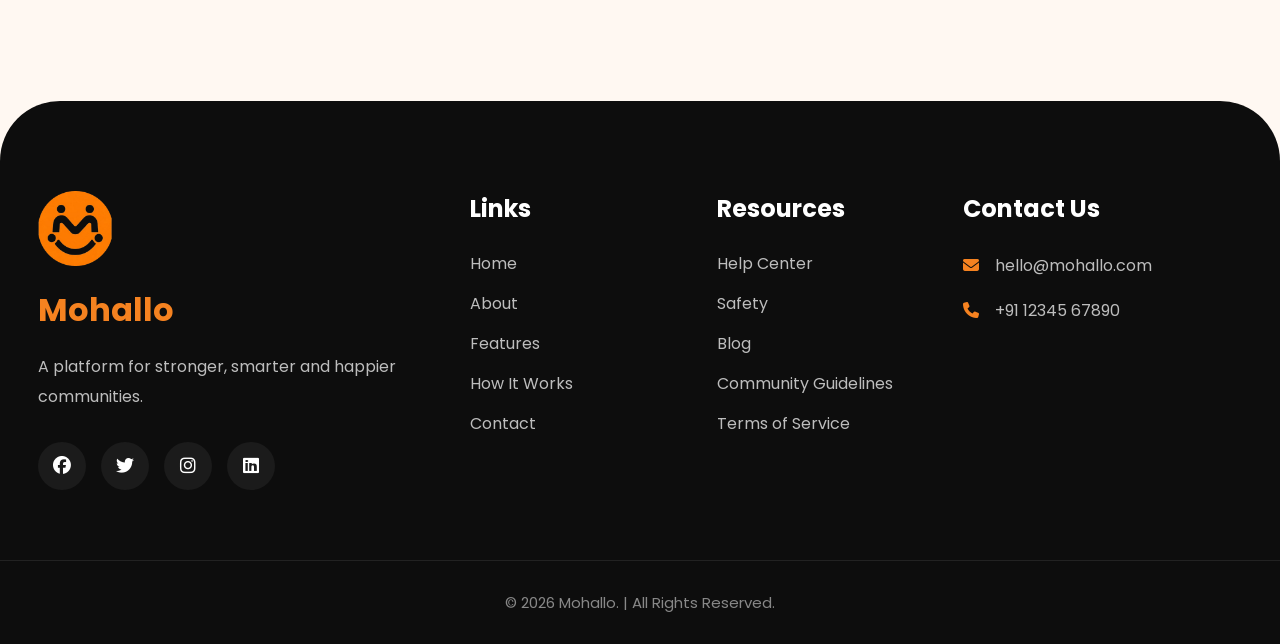
==== commit 9c2fdc8e: "Add files via upload" ====
--- a/index.html
+++ b/index.html
@@ -13,8 +13,8 @@
   <!-- Font Awesome -->
   <link rel="stylesheet" href="https://cdnjs.cloudflare.com/ajax/libs/font-awesome/6.6.0/css/all.min.css" />
   <!-- CSS -->
+  <link rel="stylesheet" href="css/style.css">
   <link rel="stylesheet" href="css/responsive.css">
-  <link rel="stylesheet" href="css/style.css">
 </head>
 <body>
 
@@ -36,9 +36,11 @@
         <i class="fa-solid fa-magnifying-glass"></i>
         <input type="text" placeholder="Search...">
       </div>
-      <button class="login-btn">
+      <a href="login.html">
+        <button class="login-btn">
         Login
       </button>
+      </a>
       </div>
     </nav>
   </header>
@@ -217,4 +219,4 @@
   </footer>
   <script src="js/script.js"></script>
 </body>
-</html>
+</html>
--- a/css/style.css
+++ b/css/style.css
@@ -754,4 +754,8 @@
 .top-button.visible{
     opacity:1;
     pointer-events:auto;
+}
+
+a{
+    color: #ffffff;
 }
--- a/css/responsive.css
+++ b/css/responsive.css
@@ -162,145 +162,77 @@
 .logo h2{
 
     font-size:22px;
-
-}
-
+}
 .logo img{
-
     width:50px;
-
-}
-
+}
 .nav-links{
-
     display:none;
-
-}
-
+}
 .login-btn{
-
     width:120px;
     height:45px;
-
-}
-
+}
 .hero{
-
     padding:60px 0;
-
-}
-
+}
 .hero-card{
-
     padding:25px;
-
-}
-
+}
 .hero-card h1{
-
     font-size:30px;
-
-}
-
+}
 .hero-card p{
-
     font-size:16px;
-
-}
-
+}
 .community{
-
     padding:80px 0;
-
-}
-
+}
 .info-card{
-
     padding:28px;
-
-}
-
+}
 .info-card h2{
-
     font-size:24px;
-
-}
-
+}
 .network{
-
     padding:80px 0;
-
-}
-
-.network-text{
-
+}
+.network-text{
     padding:30px;
-
-}
-
+}
 .network-text h2{
-
     font-size:32px;
-
-}
-
+}
 .network-text p{
-
     font-size:16px;
-
-}
-
+}
 .faq-circle{
-
     width:90px;
     height:90px;
     font-size:18px;
-
-}
-
+}
 .cta{
-
     padding:80px 0;
-
-}
-
-.cta-container{
-
+}
+.cta-container{
     padding:45px 30px;
-
-}
-
+}
 .cta-container h1{
-
     font-size:38px;
-
-}
-
+}
 .cta-btn{
-
     padding:18px 35px;
-
-}
-
+}
 footer{
-
     border-radius:35px 35px 0 0;
-
-}
-
+}
 .footer-container{
-
     grid-template-columns:1fr;
     text-align:center;
-
-}
-
+}
 .socials{
-
     justify-content:center;
-
-}
-
+}
 }
 
 
@@ -309,103 +241,56 @@
 =========================================*/
 
 @media (max-width:480px){
-
 .navbar{
-
     border-radius:15px;
-
 }
 
 .logo{
-
     width:100%;
     justify-content:center;
-
-}
-
+}
 .search-box{
-
     height:45px;
-
-}
-
+}
 .login-btn{
-
-    width:100%;
-
-}
-
+    width:100%;
+}
 .hero-card h1{
-
     font-size:26px;
-
-}
-
+}
 .hero-card{
-
-    border-radius:20px;
-
-}
-
+    border-radius:20px;
+}
 .hero-right img{
-
     max-width:100%;
-
 }
 
 .community-image img{
-
     max-width:100%;
-
-}
-
+}
 .info-card{
-
-    border-radius:20px;
-
-}
-
-.network-text{
-
-    border-radius:20px;
-
-}
-
-.cta-container{
-
-    border-radius:20px;
-
-}
-
+    border-radius:20px;
+}
+.network-text{
+    border-radius:20px;
+}
+.cta-container{
+    border-radius:20px;
+}
 .cta-container h1{
-
     font-size:30px;
-
-}
-
+}
 .cta-btn{
-
     width:100%;
     justify-content:center;
-
-}
-
+}
 .footer-column h2{
-
     font-size:28px;
-
-}
-
+}
 .footer-column h3{
-
     font-size:20px;
-
-}
-
+}
 .footer-column{
-
     padding-bottom:20px;
-
-}
-
+}
 }
